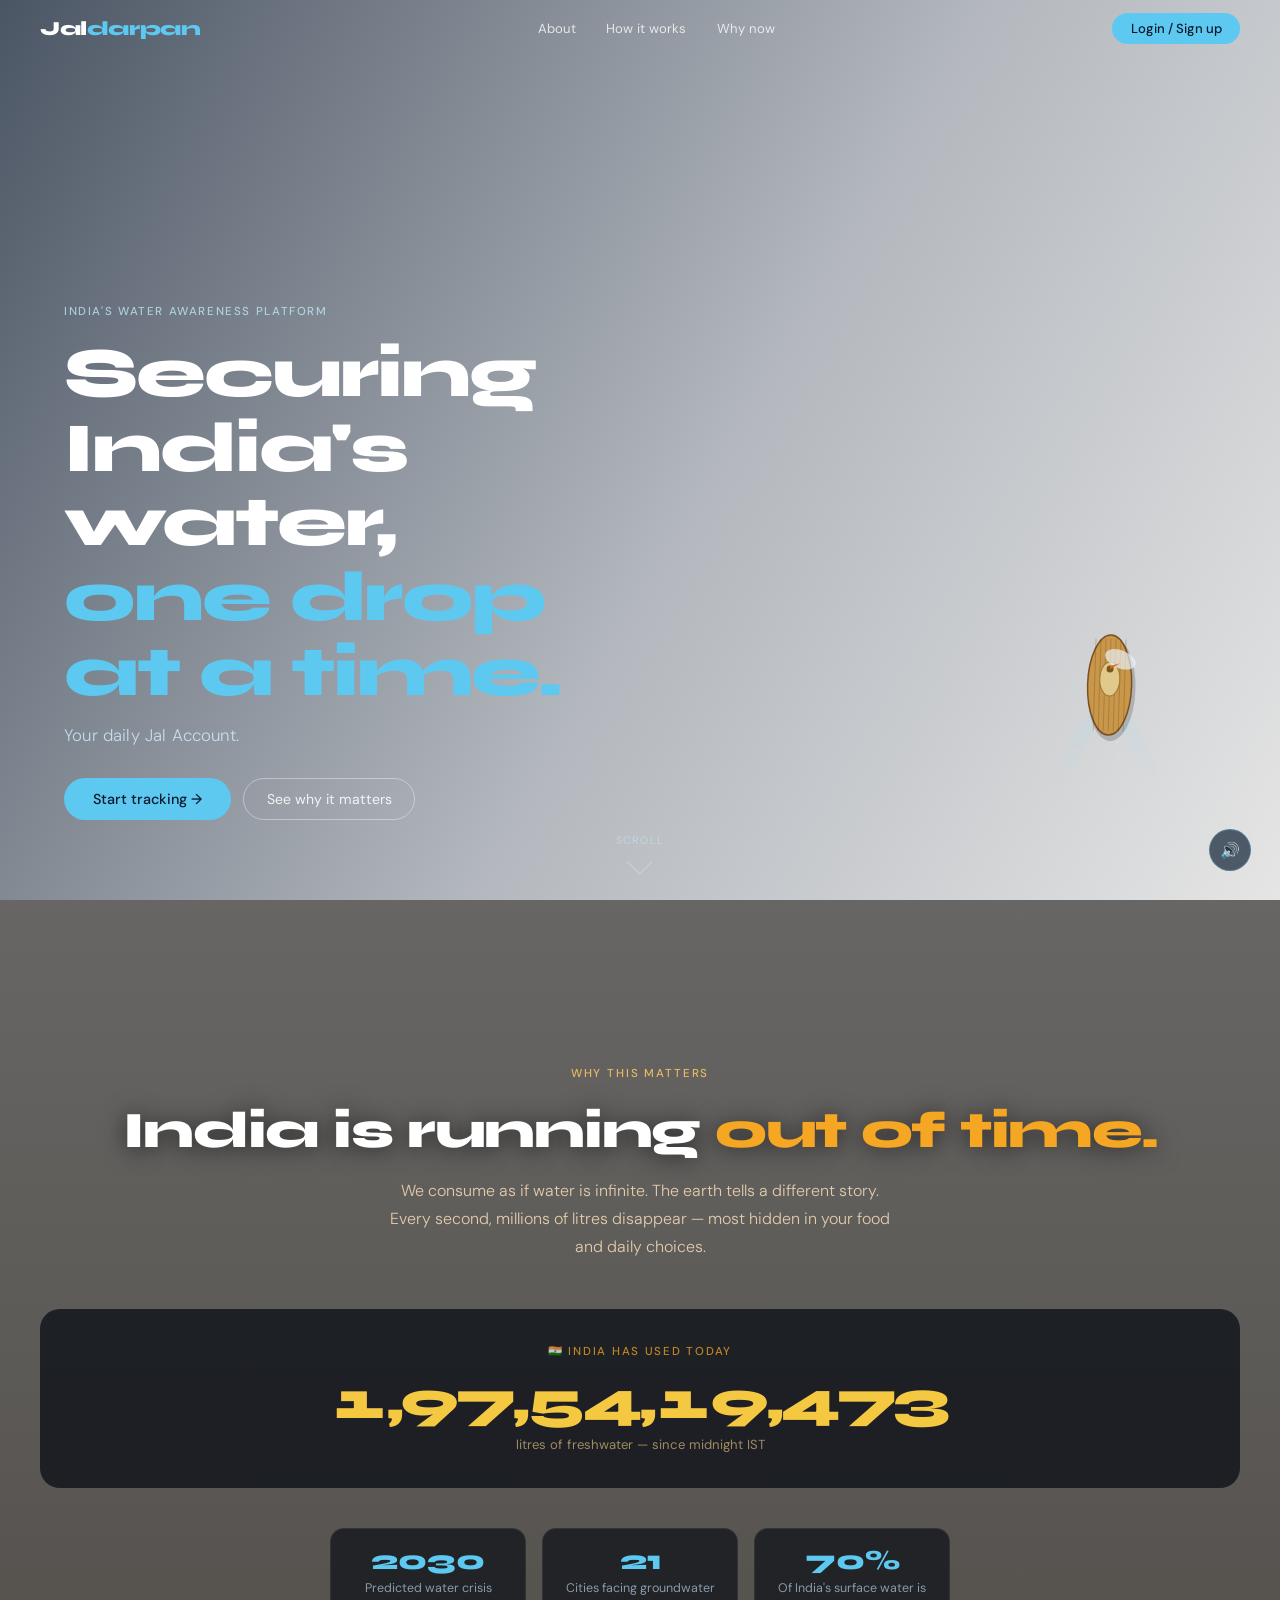
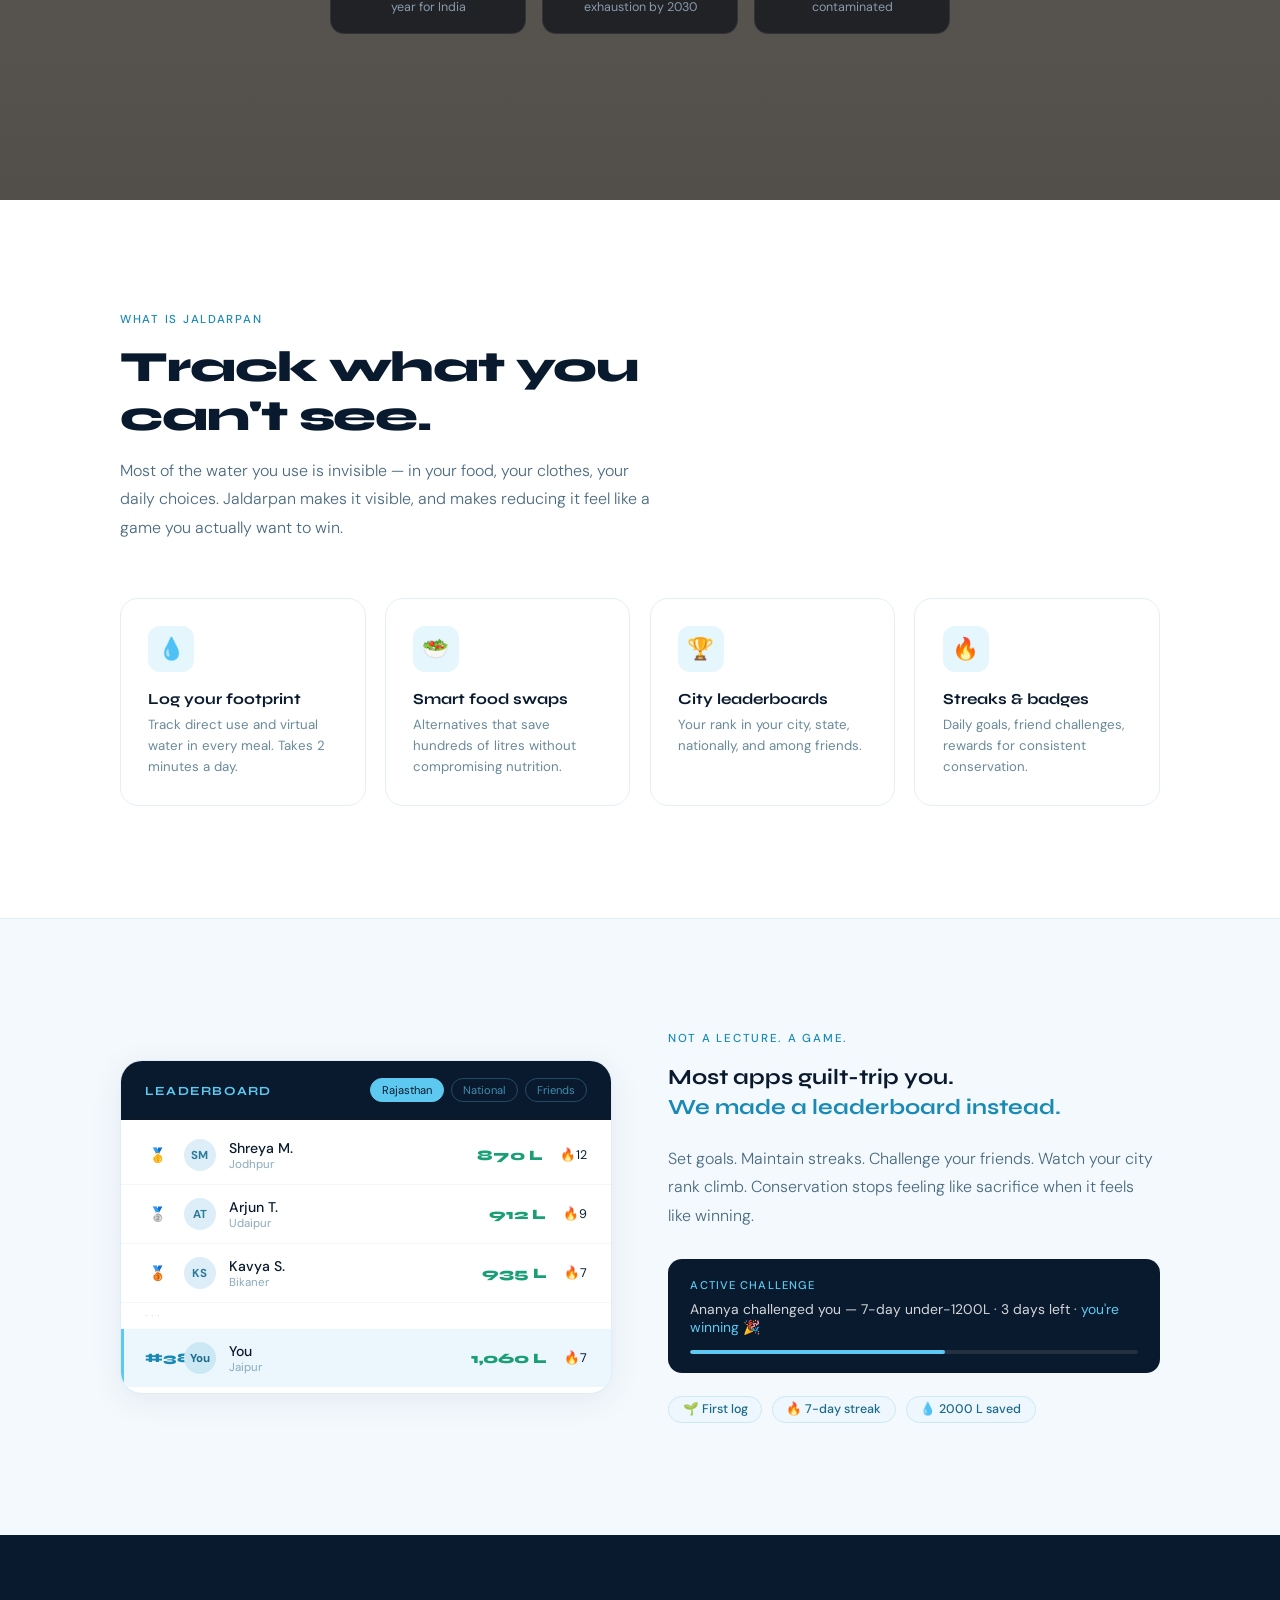
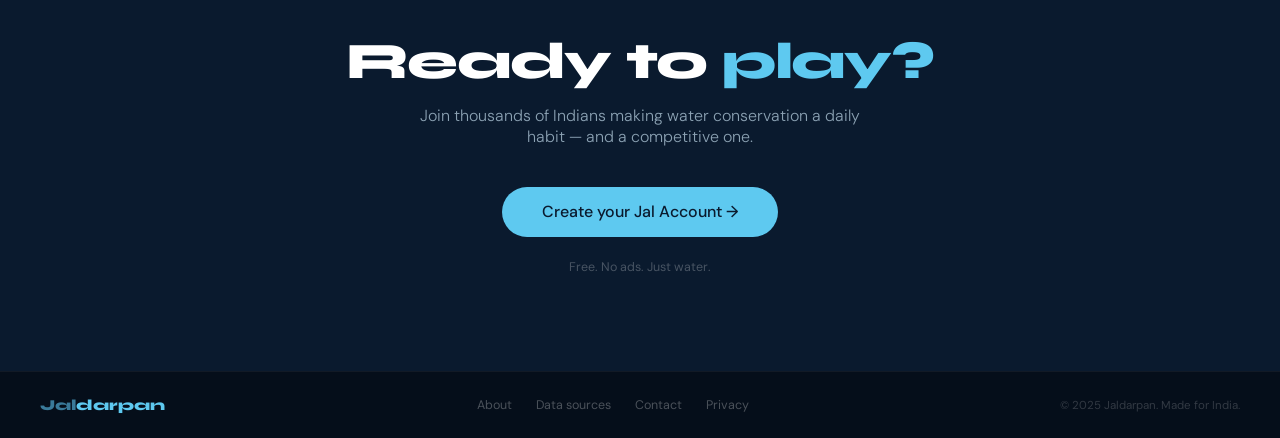
==== index.html @ 4dbdaa62 "Add files via upload" ====
<!DOCTYPE html>
<html lang="en">
<head>
<meta charset="UTF-8"/>
<meta name="viewport" content="width=device-width, initial-scale=1.0"/>
<title>Jaldarpan — Securing India's Water</title>
<link href="https://fonts.googleapis.com/css2?family=Syne:wght@400;700;800&family=DM+Sans:opsz,wght@9..40,300;9..40,400;9..40,500&display=swap" rel="stylesheet"/>
<style>
*,*::before,*::after{box-sizing:border-box;margin:0;padding:0}
html{scroll-behavior:smooth}
body{font-family:'DM Sans',sans-serif;background:#fff;color:#0a1a2e;overflow-x:hidden}

/* HERO */
#hero{
  position:relative;
  height:100vh;
  background-image:url('https://images.unsplash.com/photo-1505118380757-91f5f5632de0?w=1800&auto=format&fit=crop&q=85');
  background-size:cover;
  background-position:center;
  display:flex;
  align-items:flex-end;
  overflow:hidden;
}
.hero-overlay{
  position:absolute;inset:0;
  background:linear-gradient(120deg,rgba(5,20,40,0.72) 0%,rgba(5,20,40,0.3) 55%,rgba(0,0,0,0.1) 100%);
  z-index:1;
}

/* NAVBAR */
nav{
  position:fixed;top:0;left:0;right:0;z-index:100;
  padding:0 2.5rem;height:58px;
  display:flex;align-items:center;justify-content:space-between;
  transition:background 0.4s,border-color 0.4s;
  border-bottom:1px solid transparent;
}
nav.scrolled{
  background:rgba(255,255,255,0.93);
  backdrop-filter:blur(14px);
  border-color:rgba(0,0,0,0.07);
}
.nav-logo{
  font-family:'Syne',sans-serif;font-size:1.25rem;font-weight:800;
  color:#fff;letter-spacing:-0.02em;transition:color 0.4s;
  text-decoration:none;
}
.nav-logo span{color:#5ec9f0}
nav.scrolled .nav-logo{color:#0a1a2e}
nav.scrolled .nav-logo span{color:#1a8ab5}
.nav-links{display:flex;gap:0.2rem}
.nav-links a{
  text-decoration:none;font-size:0.82rem;font-weight:400;
  color:rgba(255,255,255,0.78);padding:0.4rem 0.85rem;border-radius:6px;
  transition:color 0.25s,background 0.2s;
}
.nav-links a:hover{color:#fff;background:rgba(255,255,255,0.12)}
nav.scrolled .nav-links a{color:#4a6a80}
nav.scrolled .nav-links a:hover{color:#0a1a2e;background:rgba(0,0,0,0.05)}
.nav-cta{
  font-family:'DM Sans',sans-serif;font-size:0.82rem;font-weight:500;
  padding:0.45rem 1.15rem;border-radius:100px;border:none;cursor:pointer;
  background:#5ec9f0;color:#0a1a2e;
  transition:background 0.2s,transform 0.15s;
}
.nav-cta:hover{background:#3ab8e8;transform:translateY(-1px)}

/* HERO CONTENT */
.hero-inner{
  position:relative;z-index:2;
  width:100%;
  display:flex;
  align-items:flex-end;
  justify-content:space-between;
  padding:0 4rem 5rem;
}
.hero-text{max-width:520px}
.hero-eyebrow{
  font-size:0.72rem;font-weight:500;letter-spacing:0.14em;text-transform:uppercase;
  color:rgba(200,240,255,0.72);margin-bottom:1.1rem;
}
.hero-h1{
  font-family:'Syne',sans-serif;
  font-size:clamp(2.6rem,5.5vw,4.4rem);
  font-weight:800;line-height:1.06;letter-spacing:-0.03em;
  color:#fff;margin-bottom:0.9rem;
}
.hero-h1 em{color:#5ec9f0;font-style:normal}
.hero-sub{
  font-size:1.05rem;font-weight:300;
  color:rgba(210,238,255,0.82);margin-bottom:2rem;
  letter-spacing:0.01em;
}
.hero-cta{display:flex;gap:0.8rem;align-items:center;flex-wrap:wrap}
.btn-main{
  font-family:'DM Sans',sans-serif;font-size:0.9rem;font-weight:500;
  padding:0.75rem 1.8rem;border-radius:100px;border:none;cursor:pointer;
  background:#5ec9f0;color:#0a1a2e;
  transition:transform 0.15s,background 0.2s;
}
.btn-main:hover{background:#3ab8e8;transform:translateY(-2px)}
.btn-ghost-white{
  font-family:'DM Sans',sans-serif;font-size:0.88rem;font-weight:400;
  padding:0.7rem 1.4rem;border-radius:100px;cursor:pointer;
  background:transparent;border:1.5px solid rgba(255,255,255,0.38);color:rgba(255,255,255,0.88);
  transition:border-color 0.2s,background 0.2s;
}
.btn-ghost-white:hover{border-color:rgba(255,255,255,0.75);background:rgba(255,255,255,0.08)}

/* BOAT — right side of hero */


/* scroll hint */
.scroll-hint{
  position:absolute;bottom:1.8rem;left:50%;transform:translateX(-50%);
  display:flex;flex-direction:column;align-items:center;gap:0.4rem;
  color:rgba(200,235,255,0.5);font-size:0.68rem;letter-spacing:0.12em;text-transform:uppercase;
  z-index:3;pointer-events:none;
  animation:bob 2.2s ease-in-out infinite;
}
@keyframes bob{0%,100%{transform:translateX(-50%) translateY(0)}50%{transform:translateX(-50%) translateY(6px)}}
.scroll-arrow{width:18px;height:18px;border-right:1.5px solid currentColor;border-bottom:1.5px solid currentColor;transform:rotate(45deg)}

/* SOUND BUTTON */
#sound-btn{
  position:fixed;bottom:1.8rem;right:1.8rem;z-index:200;
  width:42px;height:42px;border-radius:50%;
  background:rgba(10,26,46,0.68);backdrop-filter:blur(10px);
  border:1px solid rgba(94,201,240,0.3);color:#5ec9f0;
  font-size:1rem;cursor:pointer;display:flex;align-items:center;justify-content:center;
  transition:background 0.2s,transform 0.15s;
}
#sound-btn:hover{background:rgba(10,26,46,0.9);transform:scale(1.05)}

/* SECTIONS */
.sections-wrap{position:relative;z-index:10}

/* SCARCITY */
#section-scarcity{
  position:relative;min-height:100vh;overflow:hidden;
  background-image:url('https://www.shutterstock.com/image-photo/texture-dried-earth-clay-sand-600nw-2006457683.jpg');
  background-size:cover;
  background-position:center;
  background-attachment:fixed;
}
.scarcity-overlay{
  position:absolute;inset:0;
  background:linear-gradient(180deg,rgba(10,8,5,0.62) 0%,rgba(15,10,4,0.72) 100%);
  z-index:1;
}
.scarcity-content{
  position:relative;z-index:2;
  min-height:100vh;
  display:flex;flex-direction:column;align-items:center;justify-content:center;
  padding:6rem 2rem;text-align:center;
}
.scarcity-label{
  font-size:0.72rem;font-weight:500;letter-spacing:0.16em;text-transform:uppercase;
  color:rgba(255,200,100,0.85);margin-bottom:1.2rem;
}
.scarcity-h2{
  font-family:'Syne',sans-serif;font-size:clamp(2rem,4.5vw,3.2rem);
  font-weight:800;letter-spacing:-0.025em;color:#fff;margin-bottom:1rem;
  text-shadow:0 2px 24px rgba(0,0,0,0.6);
}
.scarcity-h2 em{color:#f5a623;font-style:normal}
.scarcity-sub{
  font-size:1rem;font-weight:300;color:rgba(255,228,190,0.82);
  max-width:500px;margin:0 auto 3rem;line-height:1.75;
}
.counter-box{
  background:rgba(8,12,20,0.75);
  backdrop-filter:transparent(60px);
  
  border-radius:20px;padding:2.2rem 3rem;
  margin-bottom:2.5rem;max-width:1200px;width:100%;
}
.counter-label{
  font-size:0.72rem;font-weight:500;letter-spacing:0.15em;text-transform:uppercase;
  color:rgba(245,166,35,0.75);margin-bottom:0.9rem;
}
.counter-num{
  font-family:'Syne',sans-serif;
  font-size:clamp(2rem,5.5vw,3.4rem);
  font-weight:800;letter-spacing:-0.02em;
  color:#f5c842;line-height:1;margin-bottom:0.5rem;
  font-variant-numeric:tabular-nums;
}
.counter-sub{font-size:0.82rem;color:rgba(255,215,140,0.58)}
.stat-chips{
  display:flex;gap:1rem;flex-wrap:wrap;justify-content:center;max-width:620px;
}
.stat-chip{
  background:rgba(8,12,20,0.68);backdrop-filter:transparent(12px);
  border:1px solid rgba(255,255,255,0.08);
  border-radius:14px;padding:1.1rem 1.4rem;flex:1;min-width:160px;text-align:center;
}
.stat-chip .num{
  font-family:'Syne',sans-serif;font-size:1.7rem;font-weight:800;
  color:#5ec9f0;line-height:1;margin-bottom:0.35rem;
}
.stat-chip .lbl{font-size:0.78rem;color:rgba(200,228,255,0.62);line-height:1.45}

/* ABOUT */
#section-about{background:#fff;padding:7rem 2rem}
.section-inner{max-width:1040px;margin:0 auto}
.section-eyebrow{
  font-size:0.72rem;font-weight:500;letter-spacing:0.15em;text-transform:uppercase;
  color:#1a8ab5;margin-bottom:1rem;
}
.section-h2{
  font-family:'Syne',sans-serif;font-size:clamp(1.7rem,3.5vw,2.7rem);
  font-weight:800;letter-spacing:-0.025em;color:#0a1a2e;
  margin-bottom:1rem;line-height:1.13;
}
.section-p{
  font-size:1rem;font-weight:300;color:#4a6a80;
  max-width:540px;line-height:1.78;margin-bottom:3.5rem;
}
.features-grid{
  display:grid;grid-template-columns:repeat(auto-fit,minmax(220px,1fr));gap:1.2rem;
}
.feature-card{
  border:1px solid #e4eff8;border-radius:18px;padding:1.7rem;background:#fff;
  transition:border-color 0.22s,transform 0.22s,box-shadow 0.22s;
}
.feature-card:hover{
  border-color:#5ec9f0;transform:translateY(-4px);
  box-shadow:0 10px 32px rgba(20,110,180,0.1);
}
.feature-icon{
  width:46px;height:46px;border-radius:12px;
  background:#e6f6fd;display:flex;align-items:center;justify-content:center;
  font-size:1.35rem;margin-bottom:1.1rem;
}
.feature-card h3{
  font-family:'Syne',sans-serif;font-size:0.96rem;font-weight:700;
  color:#0a1a2e;margin-bottom:0.45rem;
}
.feature-card p{font-size:0.83rem;color:#6a8a9a;line-height:1.58}

/* GAME */
#section-game{background:#f4f9fd;padding:7rem 2rem;border-top:1px solid #e0eef6}
.game-layout{
  display:grid;grid-template-columns:1fr 1fr;gap:3.5rem;align-items:center;
}
@media(max-width:700px){.game-layout{grid-template-columns:1fr}}
.lb-card{
  background:#fff;border:1px solid #deedf7;border-radius:22px;
  overflow:hidden;box-shadow:0 6px 32px rgba(10,50,90,0.08);
}
.lb-header{
  background:#0a1a2e;padding:1.1rem 1.5rem;
  display:flex;align-items:center;justify-content:space-between;
}
.lb-header-title{
  font-family:'Syne',sans-serif;font-size:0.78rem;font-weight:700;
  color:#5ec9f0;letter-spacing:0.1em;text-transform:uppercase;
}
.lb-tab-pills{display:flex;gap:0.4rem}
.lb-pill{
  font-size:0.7rem;padding:0.25rem 0.7rem;border-radius:100px;cursor:pointer;
  border:1px solid rgba(94,201,240,0.28);color:rgba(94,201,240,0.65);background:transparent;
  transition:all 0.15s;font-family:'DM Sans',sans-serif;
}
.lb-pill.active{background:#5ec9f0;color:#0a1a2e;border-color:#5ec9f0}
.lb-rows{padding:0.4rem 0}
.lb-row{
  display:flex;align-items:center;gap:0.8rem;
  padding:0.78rem 1.5rem;border-bottom:1px solid #f0f7fc;
  transition:background 0.12s;
}
.lb-row:last-child{border-bottom:none}
.lb-row:hover{background:#f7fbfd}
.lb-row.me{background:#ebf6fd;border-left:3px solid #5ec9f0;padding-left:calc(1.5rem - 3px)}
.lb-rank{
  font-family:'Syne',sans-serif;font-weight:800;font-size:0.88rem;
  width:26px;text-align:center;color:#9ab8cc;flex-shrink:0;
}
.lb-avatar{
  width:32px;height:32px;border-radius:50%;
  background:#ddeef8;display:flex;align-items:center;justify-content:center;
  font-size:0.72rem;font-weight:700;color:#2a7a9a;flex-shrink:0;
}
.lb-info{flex:1}
.lb-name{font-size:0.88rem;font-weight:500;color:#0a1a2e}
.lb-city{font-size:0.72rem;color:#8aaabb}
.lb-score{font-family:'Syne',sans-serif;font-weight:800;font-size:0.9rem;color:#1a9e75}
.lb-streak{font-size:0.78rem;margin-left:0.25rem}
.game-tagline{
  font-family:'Syne',sans-serif;font-size:clamp(1.05rem,2.2vw,1.35rem);
  font-weight:700;color:#0a1a2e;line-height:1.4;margin-bottom:1.4rem;
}
.game-tagline em{color:#1a8ab5;font-style:normal}
.challenge-card{
  background:#0a1a2e;border-radius:14px;padding:1.2rem 1.4rem;margin-bottom:1.4rem;
}
.challenge-label{
  font-size:0.7rem;font-weight:500;letter-spacing:0.1em;text-transform:uppercase;
  color:#5ec9f0;margin-bottom:0.5rem;
}
.challenge-text{font-size:0.87rem;color:rgba(255,255,255,0.82);margin-bottom:0.85rem}
.challenge-bar{background:rgba(255,255,255,0.1);border-radius:100px;height:4px;overflow:hidden}
.challenge-fill{height:100%;background:#5ec9f0;border-radius:100px;width:57%}
.badge-row{display:flex;gap:0.6rem;flex-wrap:wrap}
.badge{
  display:flex;align-items:center;gap:0.4rem;
  background:#edf7fd;border:1px solid #cce8f5;border-radius:100px;
  padding:0.3rem 0.85rem;font-size:0.78rem;color:#1a6a8a;font-weight:500;
}

/* CTA */
#section-cta{background:#0a1a2e;padding:6rem 2rem;text-align:center}
.cta-h2{
  font-family:'Syne',sans-serif;font-size:clamp(2rem,4.5vw,3.2rem);
  font-weight:800;letter-spacing:-0.025em;color:#fff;margin-bottom:0.8rem;
}
.cta-h2 em{color:#5ec9f0;font-style:normal}
.cta-sub{
  font-size:1rem;font-weight:300;color:rgba(200,225,242,0.68);
  max-width:460px;margin:0 auto 2.5rem;
}
.cta-btn{
  font-family:'DM Sans',sans-serif;font-size:1rem;font-weight:500;
  padding:0.9rem 2.5rem;border-radius:100px;border:none;cursor:pointer;
  background:#5ec9f0;color:#0a1a2e;
  transition:transform 0.15s,background 0.2s;display:inline-block;
}
.cta-btn:hover{background:#3ab8e8;transform:translateY(-2px)}
.cta-note{margin-top:1.4rem;font-size:0.78rem;color:rgba(255,255,255,0.25)}

footer{
  background:#050e1a;padding:1.5rem 2.5rem;
  display:flex;align-items:center;justify-content:space-between;flex-wrap:wrap;gap:1rem;
  border-top:1px solid rgba(255,255,255,0.05);
}
.footer-logo{font-family:'Syne',sans-serif;font-size:0.95rem;font-weight:800;color:#3a7a9a}
.footer-logo span{color:#5ec9f0}
.footer-links{display:flex;gap:1.5rem}
.footer-links a{text-decoration:none;font-size:0.78rem;color:rgba(255,255,255,0.28);transition:color 0.2s}
.footer-links a:hover{color:rgba(255,255,255,0.68)}
.footer-copy{font-size:0.72rem;color:rgba(255,255,255,0.18)}

/* reveal animation */
.reveal{opacity:0;transform:translateY(28px);transition:opacity 0.6s ease,transform 0.6s ease}
.reveal.visible{opacity:1;transform:translateY(0)}

@media(max-width:640px){
  .hero-inner{padding:0 1.5rem 4rem;flex-direction:column;align-items:flex-start}
  .hero-boat{display:none}
  .counter-box{padding:1.5rem 1.2rem}
  nav{padding:0 1.2rem}
}
</style>
</head>
<body>

<!-- NAVBAR -->
<nav id="navbar">
  <a class="nav-logo" href="#">Jal<span>darpan</span></a>
  <div class="nav-links">
    <a href="#section-about">About</a>
    <a href="#section-game">How it works</a>
    <a href="#section-scarcity">Why now</a>
  </div>
  <button class="nav-cta" onclick="window.location.href='auth.html'">Login / Sign up</button>
</nav>

<!-- SOUND BUTTON -->
<button id="sound-btn" title="Toggle ocean sounds">🔇</button>

<!-- HERO -->
<section id="hero">
  <div class="hero-overlay"></div>
  <div class="hero-inner">
    <div class="hero-text">
      <div class="hero-eyebrow">India's water awareness platform</div>
      <h1 class="hero-h1">Securing India's water,<br><em>one drop at a time.</em></h1>
      <p class="hero-sub">Your daily Jal Account.</p>
      <div class="hero-cta">
        <button class="btn-main" onclick="window.location.href='auth.html'">Start tracking →</button>
        <button class="btn-ghost-white" onclick="document.getElementById('section-scarcity').scrollIntoView({behavior:'smooth'})">See why it matters</button>
      </div>
    </div>
    <!-- BOAT — right side, canvas drawn top-down -->
    <div class="hero-boat" id="hero-boat">
      <canvas id="boat-canvas" width="220" height="280"></canvas>
    </div>
  </div>
  <div class="scroll-hint">
    <span>scroll</span>
    <div class="scroll-arrow"></div>
  </div>
</section>

<!-- SCARCITY SECTION -->
<section id="section-scarcity">
  <div class="scarcity-overlay"></div>
  <div class="scarcity-content">
    <div class="scarcity-label reveal">Why this matters</div>
    <h2 class="scarcity-h2 reveal">India is running <em>out of time.</em></h2>
    <p class="scarcity-sub reveal">We consume as if water is infinite. The earth tells a different story. Every second, millions of litres disappear — most hidden in your food and daily choices.</p>
    <div class="counter-box reveal">
      <div class="counter-label">🇮🇳 India has used today</div>
      <div class="counter-num" id="live-counter">0</div>
      <div class="counter-sub">litres of freshwater — since midnight IST</div>
    </div>
    <div class="stat-chips">
      <div class="stat-chip reveal">
        <div class="num">2030</div>
        <div class="lbl">Predicted water crisis year for India</div>
      </div>
      <div class="stat-chip reveal">
        <div class="num">21</div>
        <div class="lbl">Cities facing groundwater exhaustion by 2030</div>
      </div>
      <div class="stat-chip reveal">
        <div class="num">70%</div>
        <div class="lbl">Of India's surface water is contaminated</div>
      </div>
    </div>
  </div>
</section>

<!-- ABOUT -->
<section id="section-about">
  <div class="section-inner">
    <div class="section-eyebrow reveal">What is Jaldarpan</div>
    <h2 class="section-h2 reveal">Track what you<br>can't see.</h2>
    <p class="section-p reveal">Most of the water you use is invisible — in your food, your clothes, your daily choices. Jaldarpan makes it visible, and makes reducing it feel like a game you actually want to win.</p>
    <div class="features-grid">
      <div class="feature-card reveal">
        <div class="feature-icon">💧</div>
        <h3>Log your footprint</h3>
        <p>Track direct use and virtual water in every meal. Takes 2 minutes a day.</p>
      </div>
      <div class="feature-card reveal">
        <div class="feature-icon">🥗</div>
        <h3>Smart food swaps</h3>
        <p>Alternatives that save hundreds of litres without compromising nutrition.</p>
      </div>
      <div class="feature-card reveal">
        <div class="feature-icon">🏆</div>
        <h3>City leaderboards</h3>
        <p>Your rank in your city, state, nationally, and among friends.</p>
      </div>
      <div class="feature-card reveal">
        <div class="feature-icon">🔥</div>
        <h3>Streaks & badges</h3>
        <p>Daily goals, friend challenges, rewards for consistent conservation.</p>
      </div>
    </div>
  </div>
</section>

<!-- GAME -->
<section id="section-game">
  <div class="section-inner">
    <div class="game-layout">
      <div class="lb-card reveal">
        <div class="lb-header">
          <div class="lb-header-title">Leaderboard</div>
          <div class="lb-tab-pills">
            <button class="lb-pill active">Rajasthan</button>
            <button class="lb-pill">National</button>
            <button class="lb-pill">Friends</button>
          </div>
        </div>
        <div class="lb-rows">
          <div class="lb-row">
            <div class="lb-rank">🥇</div>
            <div class="lb-avatar">SM</div>
            <div class="lb-info"><div class="lb-name">Shreya M.</div><div class="lb-city">Jodhpur</div></div>
            <div class="lb-score">870 L</div><div class="lb-streak">🔥12</div>
          </div>
          <div class="lb-row">
            <div class="lb-rank">🥈</div>
            <div class="lb-avatar">AT</div>
            <div class="lb-info"><div class="lb-name">Arjun T.</div><div class="lb-city">Udaipur</div></div>
            <div class="lb-score">912 L</div><div class="lb-streak">🔥9</div>
          </div>
          <div class="lb-row">
            <div class="lb-rank">🥉</div>
            <div class="lb-avatar">KS</div>
            <div class="lb-info"><div class="lb-name">Kavya S.</div><div class="lb-city">Bikaner</div></div>
            <div class="lb-score">935 L</div><div class="lb-streak">🔥7</div>
          </div>
          <div class="lb-row" style="opacity:0.35;padding:0.25rem 1.5rem">
            <span style="font-size:0.8rem;color:#8aaabb">· · ·</span>
          </div>
          <div class="lb-row me">
            <div class="lb-rank" style="color:#1a8ab5;font-size:0.8rem">#38</div>
            <div class="lb-avatar" style="background:#cce8f5;color:#1a6a8a">You</div>
            <div class="lb-info"><div class="lb-name">You</div><div class="lb-city">Jaipur</div></div>
            <div class="lb-score">1,060 L</div><div class="lb-streak">🔥7</div>
          </div>
        </div>
      </div>
      <div class="game-text reveal">
        <div class="section-eyebrow">Not a lecture. A game.</div>
        <p class="game-tagline">Most apps guilt-trip you.<br><em>We made a leaderboard instead.</em></p>
        <p class="section-p" style="margin-bottom:1.8rem">Set goals. Maintain streaks. Challenge your friends. Watch your city rank climb. Conservation stops feeling like sacrifice when it feels like winning.</p>
        <div class="challenge-card">
          <div class="challenge-label">Active challenge</div>
          <div class="challenge-text">Ananya challenged you — 7-day under-1200L · 3 days left · <span style="color:#5ec9f0">you're winning 🎉</span></div>
          <div class="challenge-bar"><div class="challenge-fill"></div></div>
        </div>
        <div class="badge-row">
          <div class="badge">🌱 First log</div>
          <div class="badge">🔥 7-day streak</div>
          <div class="badge">💧 2000 L saved</div>
        </div>
      </div>
    </div>
  </div>
</section>

<!-- CTA -->
<section id="section-cta">
  <h2 class="cta-h2">Ready to <em>play?</em></h2>
  <p class="cta-sub">Join thousands of Indians making water conservation a daily habit — and a competitive one.</p>
  <button class="cta-btn" onclick="window.location.href='auth.html'">Create your Jal Account →</button>
  <p class="cta-note">Free. No ads. Just water.</p>
</section>

<footer>
  <div class="footer-logo">Jal<span>darpan</span></div>
  <div class="footer-links">
    <a href="#">About</a><a href="#">Data sources</a><a href="#">Contact</a><a href="#">Privacy</a>
  </div>
  <div class="footer-copy">© 2025 Jaldarpan. Made for India.</div>
</footer>

<!-- SIGNUP MODAL -->


<script>
/* ── MODAL ── */


/* ── NAVBAR ── */
window.addEventListener('scroll',function(){
  document.getElementById('navbar').classList.toggle('scrolled', window.scrollY > window.innerHeight*0.82);
},{passive:true});

/* ── LEADERBOARD PILLS ── */
document.querySelectorAll('.lb-pill').forEach(p=>{
  p.addEventListener('click',function(){
    document.querySelectorAll('.lb-pill').forEach(x=>x.classList.remove('active'));
    this.classList.add('active');
  });
});

/* ── REVEAL ON SCROLL ── */
const revealObserver = new IntersectionObserver(entries=>{
  entries.forEach(e=>{if(e.isIntersecting)e.target.classList.add('visible')});
},{threshold:0.12});
document.querySelectorAll('.reveal').forEach(el=>revealObserver.observe(el));

/* ── BOAT CANVAS (top-down, right side of hero) ── */
(function(){
  const canvas = document.getElementById('boat-canvas');
  if(!canvas) return;
  const ctx = canvas.getContext('2d');
  let t = 0;

  function draw(ts){
    t = ts * 0.001;
    const W = canvas.width, H = canvas.height;
    ctx.clearRect(0,0,W,H);

    const cx = W/2, cy = H/2 + 10;
    const rock = Math.sin(t*0.7)*1.8;
    const drift = Math.sin(t*0.45)*4;

    ctx.save();
    ctx.translate(cx+drift, cy);
    ctx.rotate(rock * Math.PI/180);

    // Wake trail
    const wakeG = ctx.createLinearGradient(0,0,0,100);
    wakeG.addColorStop(0,'rgba(160,230,255,0.22)');
    wakeG.addColorStop(1,'rgba(160,230,255,0)');
    ctx.fillStyle = wakeG;
    ctx.beginPath();ctx.moveTo(-5,12);ctx.quadraticCurveTo(-42,50,-58,110);ctx.quadraticCurveTo(-22,80,-5,12);ctx.fill();
    ctx.beginPath();ctx.moveTo(5,12);ctx.quadraticCurveTo(42,50,58,110);ctx.quadraticCurveTo(22,80,5,12);ctx.fill();

    // Foam dots
    for(let i=0;i<7;i++){
      const fy=18+i*13, fx=Math.sin(t*1.8+i)*((i+1)*2.5);
      ctx.beginPath();ctx.arc(fx,fy,1.8-i*0.15,0,Math.PI*2);
      ctx.fillStyle=`rgba(210,245,255,${0.45-i*0.05})`;ctx.fill();
    }

    // Hull shadow
    ctx.beginPath();ctx.ellipse(2,4,24,52,0,0,Math.PI*2);
    ctx.fillStyle='rgba(0,0,0,0.18)';ctx.fill();

    // Hull
    ctx.beginPath();ctx.ellipse(0,0,22,50,0,0,Math.PI*2);
    ctx.fillStyle='#c8974a';ctx.fill();
    ctx.strokeStyle='#7a5020';ctx.lineWidth=1.5;ctx.stroke();

    // Wood planks
    ctx.strokeStyle='rgba(80,40,10,0.25)';ctx.lineWidth=0.9;
    for(let p=-3;p<=3;p++){ctx.beginPath();ctx.moveTo(p*5,-46);ctx.lineTo(p*5,46);ctx.stroke();}

    // Cabin
    ctx.beginPath();ctx.ellipse(0,-6,10,17,0,0,Math.PI*2);
    ctx.fillStyle='#e0c98a';ctx.fill();ctx.strokeStyle='#a07830';ctx.lineWidth=1;ctx.stroke();

    // Mast base
    ctx.beginPath();ctx.arc(0,-16,3.5,0,Math.PI*2);
    ctx.fillStyle='#7a5818';ctx.fill();

    // Sail (top-down shadow shape)
    ctx.beginPath();ctx.ellipse(10,-26,16,9,0.35,0,Math.PI*2);
    ctx.fillStyle='rgba(235,248,255,0.65)';ctx.fill();

    // Flag
    ctx.fillStyle='#e85d2a';
    ctx.beginPath();ctx.moveTo(0,-16);ctx.lineTo(10,-22);ctx.lineTo(0,-19);ctx.fill();

    ctx.restore();
    requestAnimationFrame(draw);
  }
  requestAnimationFrame(draw);

  // Sail in on scroll
  let triggered = false;
  window.addEventListener('scroll',function(){
    if(!triggered && window.scrollY > 10){
      triggered = true;
      document.getElementById('hero-boat').classList.add('visible');
    }
  },{passive:true});
})();

/* ── LIVE WATER COUNTER ── */
(function(){
  const el = document.getElementById('live-counter');
  if(!el) return;
  // India freshwater withdrawal ~761 km³/year = ~24,100 L/second
  const litresPerSec = 24100;
  function tick(){
    const now = new Date();
    const mdn = new Date(now); mdn.setHours(0,0,0,0);
    const secs = (now - mdn)/1000;
    el.textContent = Math.round(secs * litresPerSec).toLocaleString('en-IN');
  }
  tick();
  setInterval(tick,1000);
})();

/* ── OCEAN AUDIO ── */
(function(){
  const btn = document.getElementById('sound-btn');
  // Royalty-free looping ocean ambience from Pixabay CDN
  const audio = new Audio('https://cdn.pixabay.com/audio/2022/03/10/audio_270f9b1e55.mp3');
  audio.loop = true;
  audio.volume = 0;
  let playing = false;

  function fadeIn(){
    audio.play().catch(()=>{});
    let v = audio.volume;
    const id = setInterval(()=>{
      v = Math.min(0.55, v+0.02);
      audio.volume = v;
      if(v >= 0.55) clearInterval(id);
    },80);
    playing = true; btn.textContent = '🔊';
  }
  function fadeOut(){
    let v = audio.volume;
    const id = setInterval(()=>{
      v = Math.max(0, v-0.03);
      audio.volume = v;
      if(v <= 0){ clearInterval(id); audio.pause(); }
    },60);
    playing = false; btn.textContent = '🔇';
  }

  btn.addEventListener('click',()=>playing?fadeOut():fadeIn());

  // Auto-start on first scroll
  window.addEventListener('scroll',function(){ fadeIn(); },{passive:true,once:true});
})();
</script>
</body>
</html>
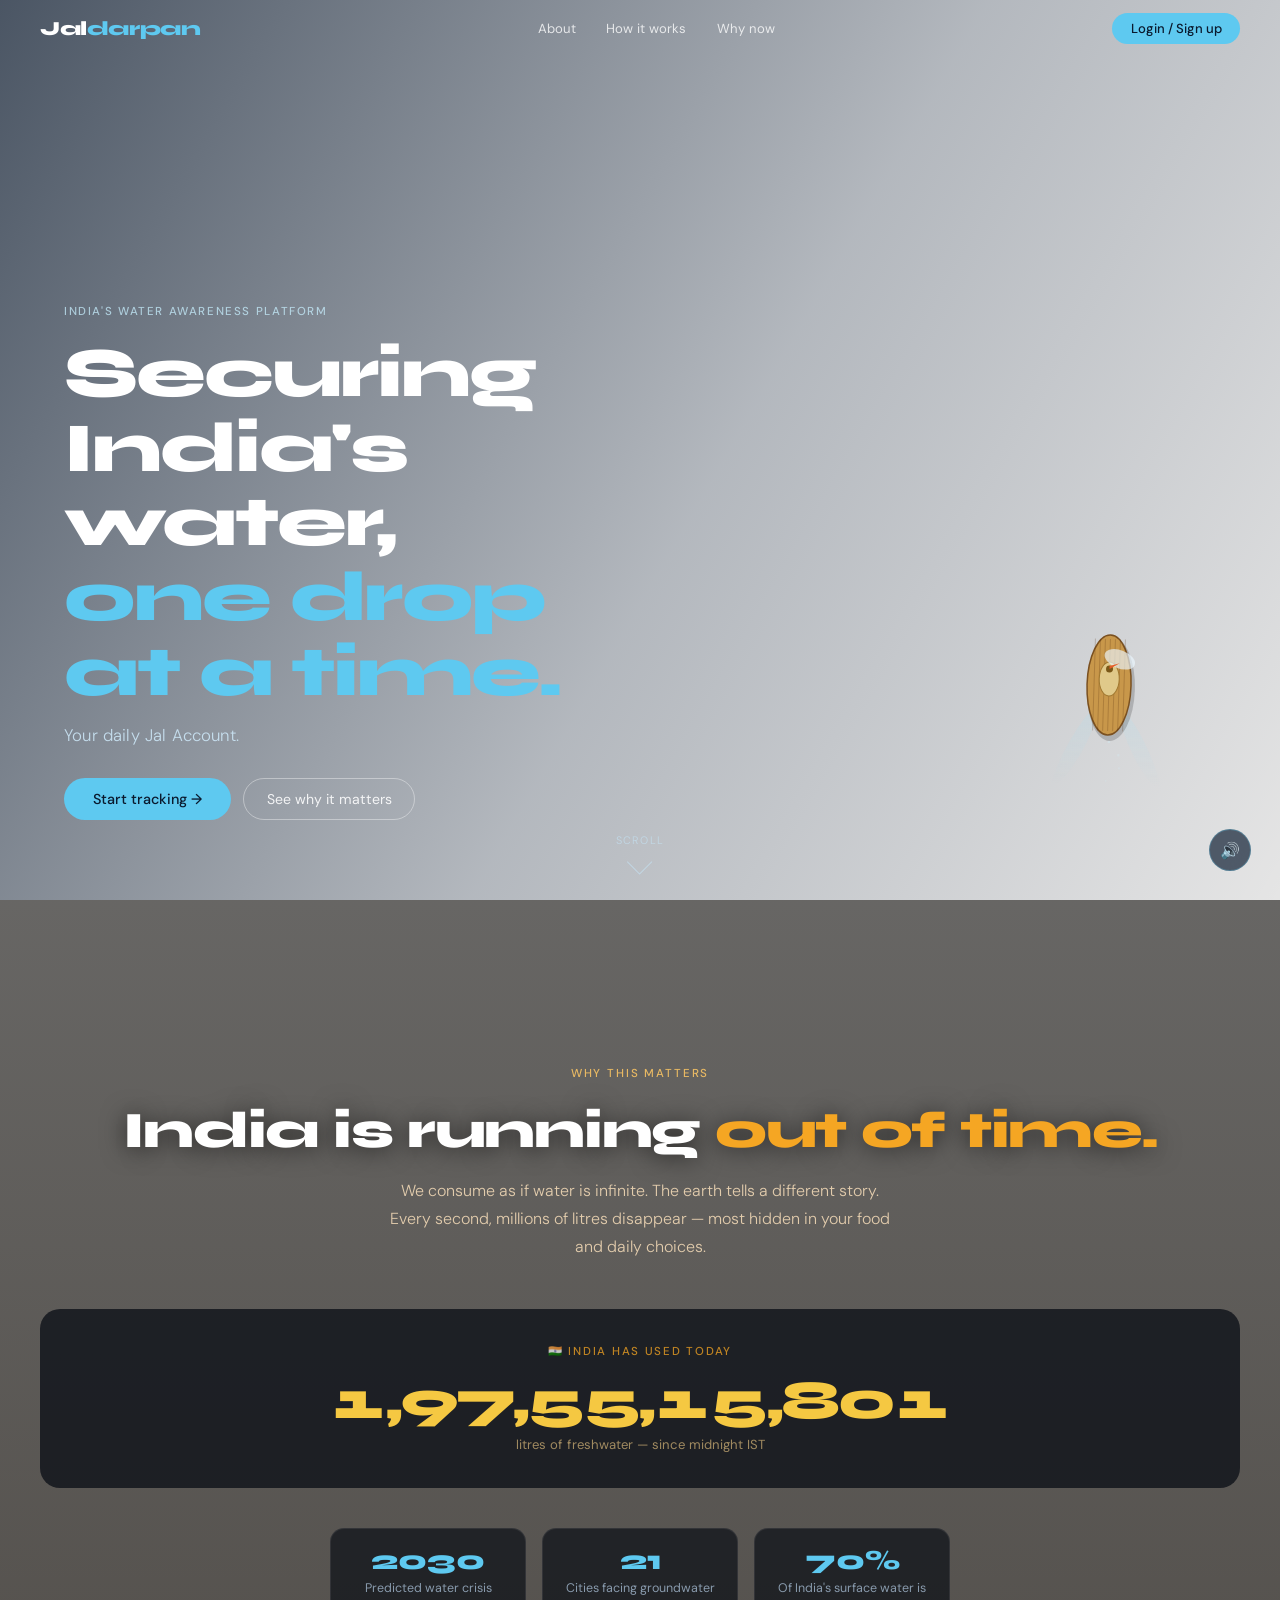
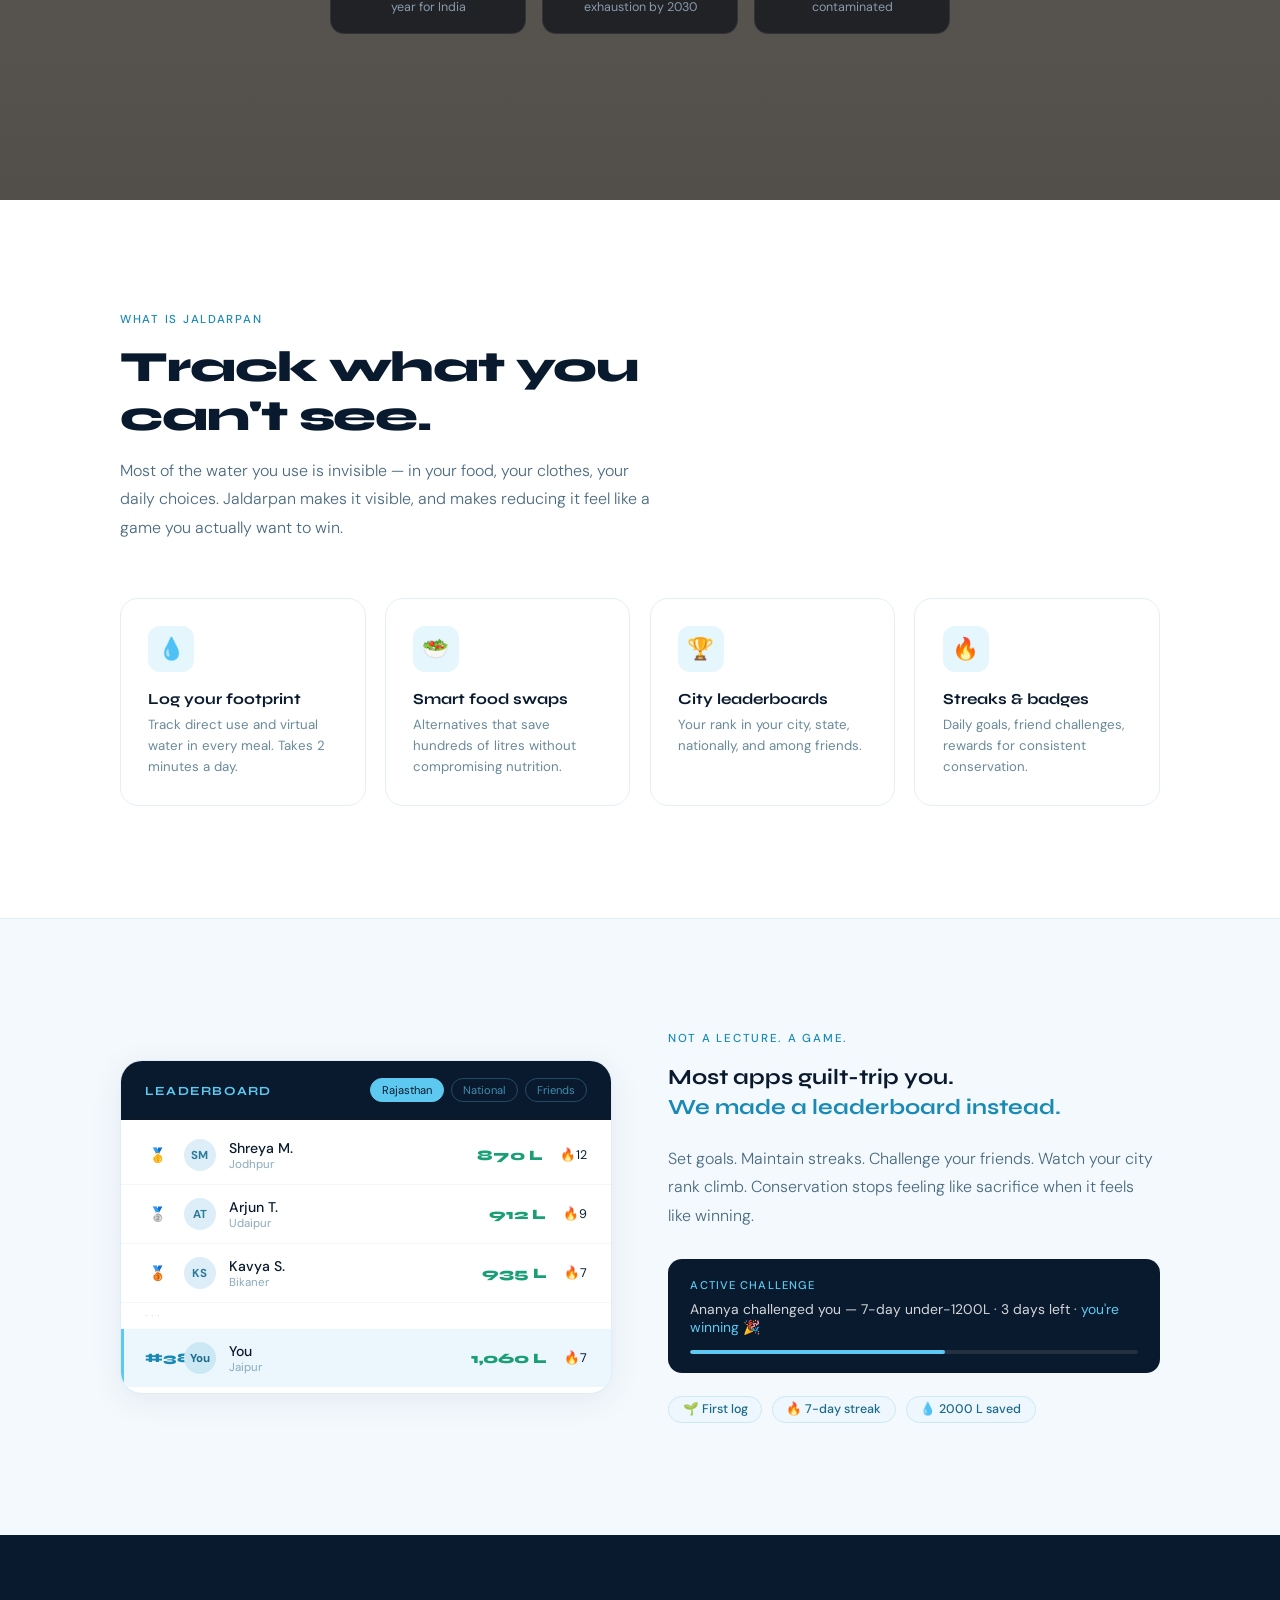
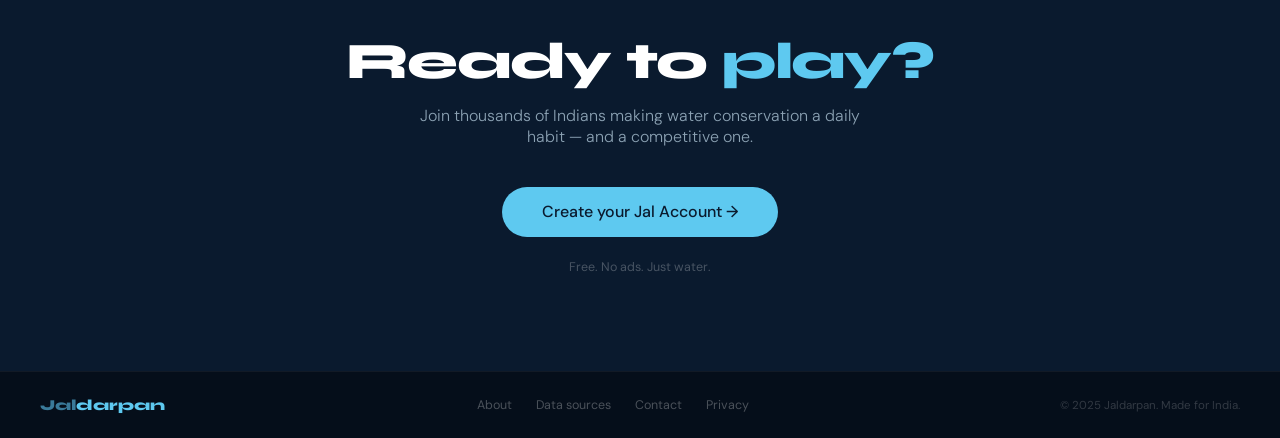
==== commit cf788b49: "Update index.html" ====
--- a/index.html
+++ b/index.html
@@ -688,4 +688,4 @@
 })();
 </script>
 </body>
-</html>+</html>
